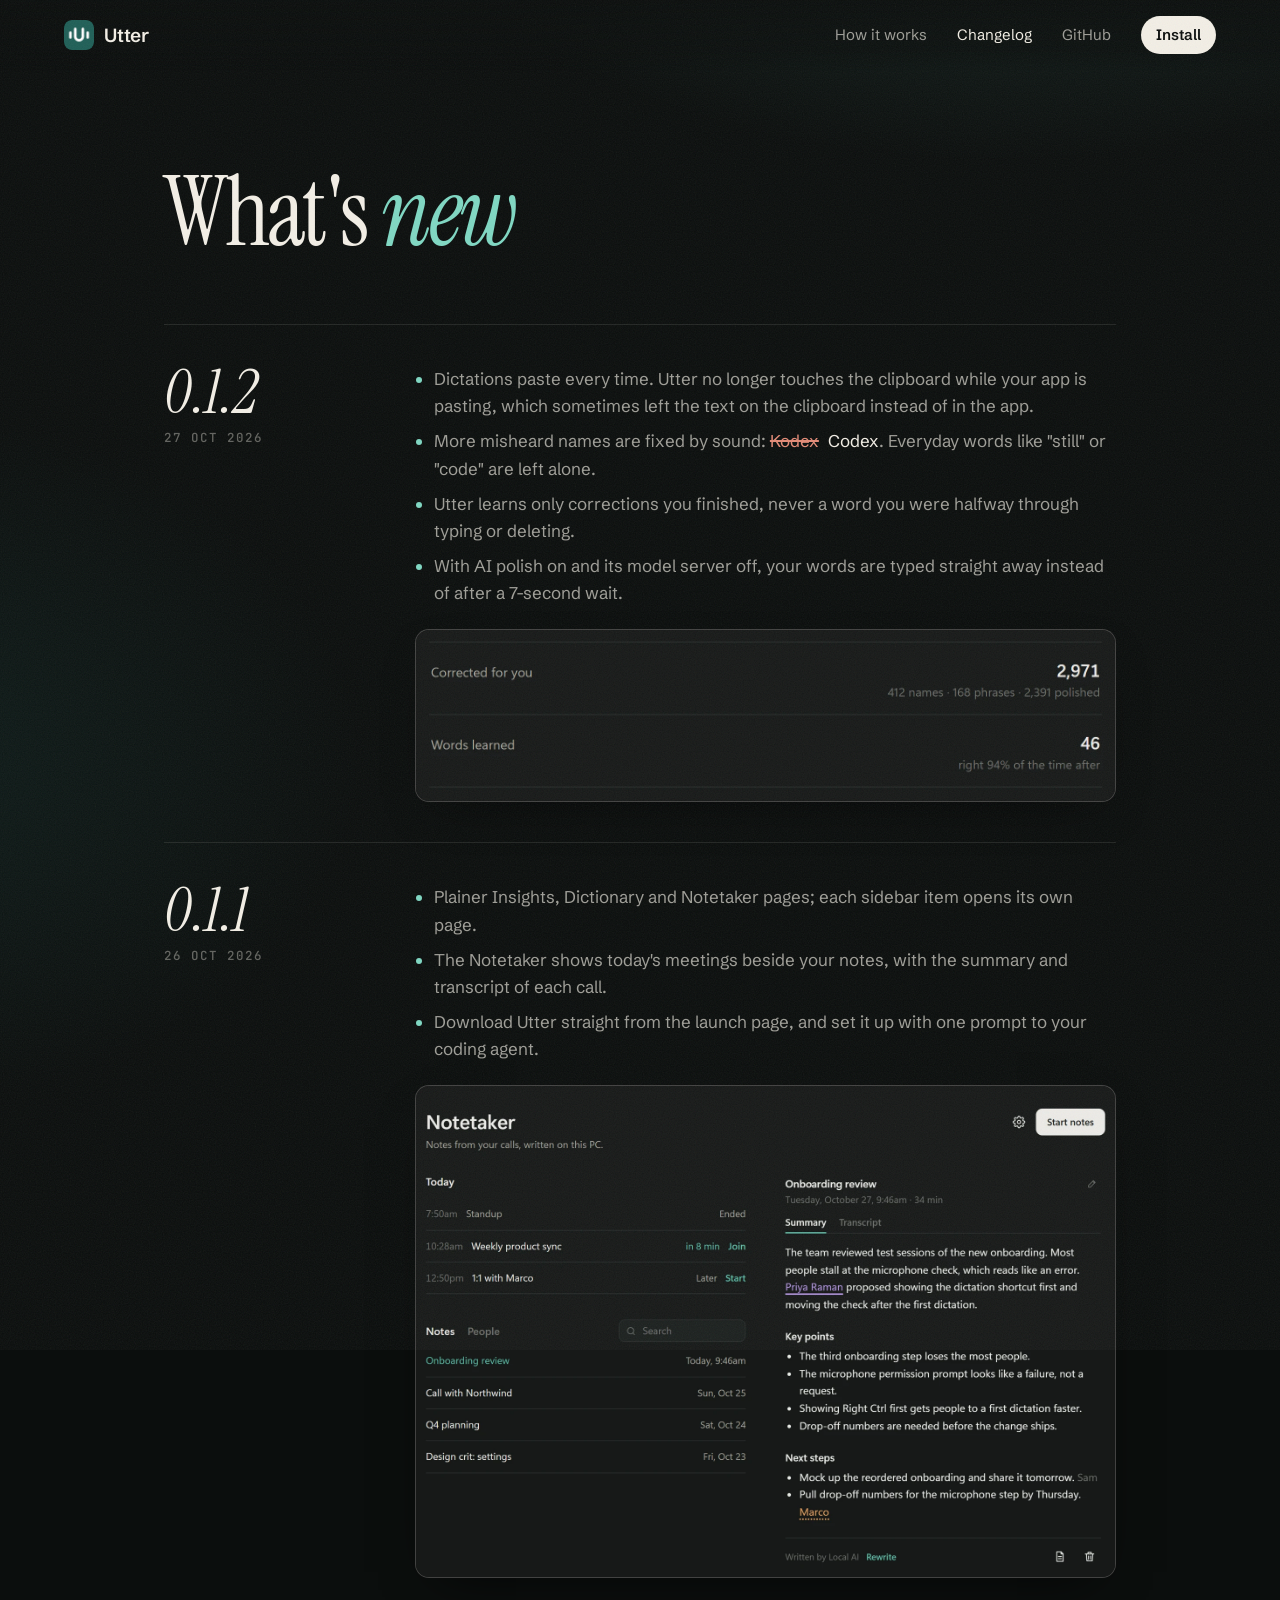
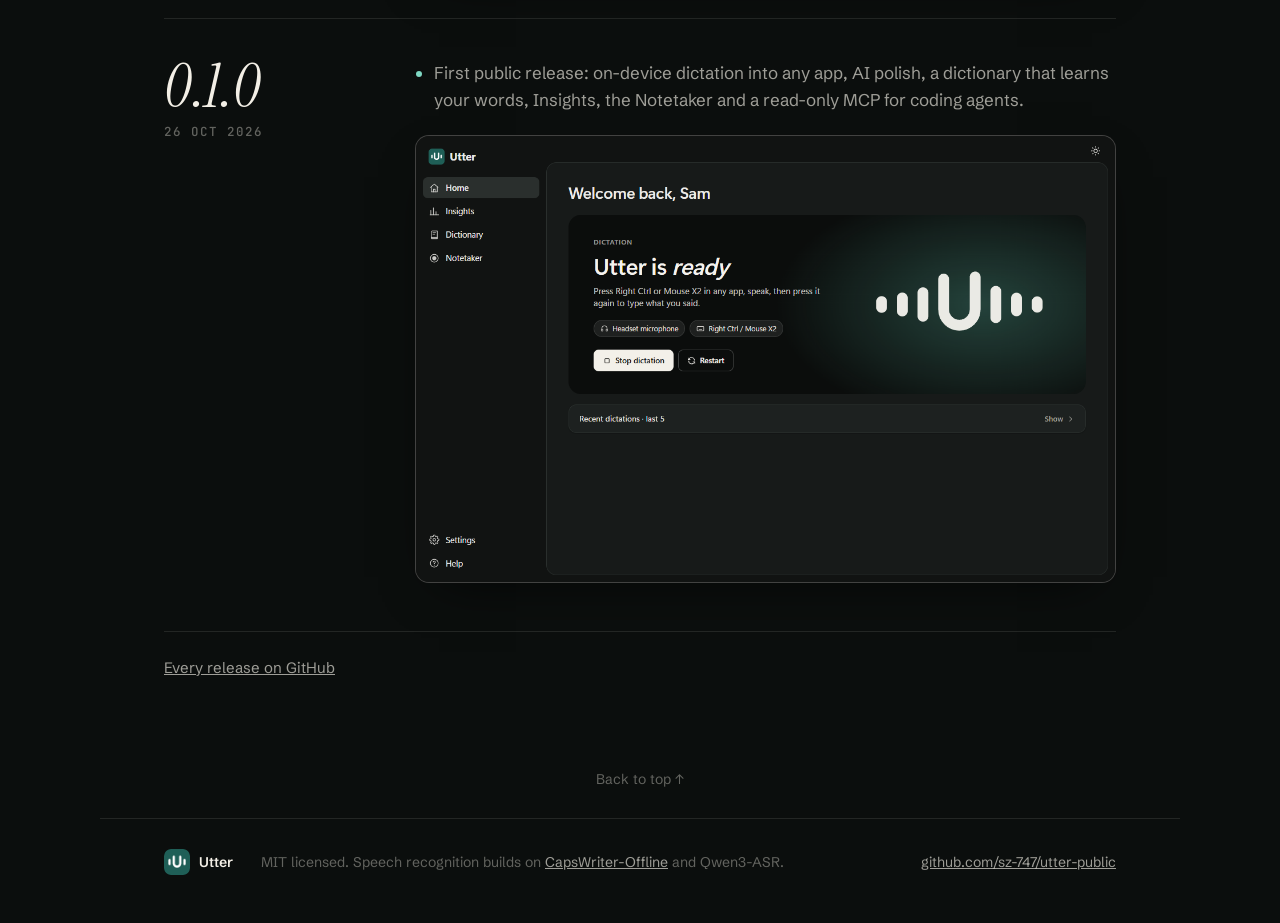
==== site/changelog.html @ 5f28682e "Move the changelog to its own page; the home page ends with Get Utter and a back-to-top link" ====
<!doctype html>
<html lang="en">
<head>
  <meta charset="utf-8">
  <meta name="viewport" content="width=device-width, initial-scale=1">
  <title>What's new in Utter</title>
  <meta name="description" content="Every Utter release: what changed, in a few plain points, with the part of the app it changed.">
  <meta property="og:title" content="What's new in Utter">
  <meta property="og:description" content="Every Utter release: what changed, with the part of the app it changed.">
  <meta property="og:image" content="https://sz-747.github.io/utter-public/assets/home.png">
  <meta name="theme-color" content="#0b0e0d">
  <link rel="icon" href="assets/utter.png">
  <link rel="preconnect" href="https://fonts.googleapis.com">
  <link rel="preconnect" href="https://fonts.gstatic.com" crossorigin>
  <link href="https://fonts.googleapis.com/css2?family=Instrument+Serif:ital@0;1&family=JetBrains+Mono:wght@400;500&family=Schibsted+Grotesk:wght@400;500;600&display=swap" rel="stylesheet">
  <link rel="stylesheet" href="style.css">
</head>
<body id="top">
  <div class="grain" aria-hidden="true"></div>

  <header class="nav">
    <a class="brand" href="index.html" aria-label="Utter home">
      <img src="assets/utter.png" alt="" width="30" height="30">
      <span>Utter</span>
    </a>
    <nav class="nav-links">
      <a href="index.html#how">How it works</a>
      <a href="changelog.html" aria-current="page">Changelog</a>
      <a href="https://github.com/sz-747/utter-public">GitHub</a>
      <a class="nav-cta" href="index.html#install">Install</a>
    </nav>
  </header>

  <main>
    <!-- Newest first: a few plain points per release and the part of the app that changed -->
    <section class="changelog">
      <h1 class="section-title">What's <em>new</em></h1>

      <article class="release">
        <header class="release-head">
          <h2><a href="https://github.com/sz-747/utter-public/releases/tag/v0.1.2">0.1.2</a></h2>
          <time datetime="2026-10-27">27 Oct 2026</time>
        </header>
        <div class="release-body">
          <ul>
            <li>Dictations paste every time. Utter no longer touches the clipboard while your app is pasting, which sometimes left the text on the clipboard instead of in the app.</li>
            <li>More misheard names are fixed by sound: <span class="inline-demo"><s>Kodex</s> Codex</span>. Everyday words like "still" or "code" are left alone.</li>
            <li>Utter learns only corrections you finished, never a word you were halfway through typing or deleting.</li>
            <li>With AI polish on and its model server off, your words are typed straight away instead of after a 7-second wait.</li>
          </ul>
          <figure class="release-shot">
            <img src="assets/changelog/0.1.2.webp" width="1496" height="368" alt="Utter's Insights: 2,971 words corrected for you (names, phrases and polished) and 46 words learned, right 94% of the time after">
          </figure>
        </div>
      </article>

      <article class="release">
        <header class="release-head">
          <h2><a href="https://github.com/sz-747/utter-public/releases/tag/v0.1.1">0.1.1</a></h2>
          <time datetime="2026-10-26">26 Oct 2026</time>
        </header>
        <div class="release-body">
          <ul>
            <li>Plainer Insights, Dictionary and Notetaker pages; each sidebar item opens its own page.</li>
            <li>The Notetaker shows today's meetings beside your notes, with the summary and transcript of each call.</li>
            <li>Download Utter straight from the launch page, and set it up with one prompt to your coding agent.</li>
          </ul>
          <figure class="release-shot">
            <img src="assets/changelog/0.1.1.webp" width="1600" height="1124" loading="lazy" alt="Utter's Notetaker page: today's meetings and saved notes on the left, the summary of an onboarding review on the right">
          </figure>
        </div>
      </article>

      <article class="release">
        <header class="release-head">
          <h2><a href="https://github.com/sz-747/utter-public/releases/tag/v0.1.0">0.1.0</a></h2>
          <time datetime="2026-10-26">26 Oct 2026</time>
        </header>
        <div class="release-body">
          <ul>
            <li>First public release: on-device dictation into any app, AI polish, a dictionary that learns your words, Insights, the Notetaker and a read-only MCP for coding agents.</li>
          </ul>
          <figure class="release-shot">
            <img src="assets/home.png" width="1224" height="781" loading="lazy" alt="Utter's Home page: the dictation banner and recent dictations">
          </figure>
        </div>
      </article>

      <p class="changelog-more"><a href="https://github.com/sz-747/utter-public/releases">Every release on GitHub</a></p>
    </section>

    <p class="to-top"><a href="#top">Back to top <span aria-hidden="true">↑</span></a></p>
  </main>

  <footer class="footer">
    <div class="footer-brand">
      <img src="assets/utter.png" alt="" width="26" height="26">
      <span>Utter</span>
    </div>
    <p>MIT licensed. Speech recognition builds on <a href="https://github.com/HaujetZhao/CapsWriter-Offline">CapsWriter-Offline</a> and Qwen3-ASR.</p>
    <a href="https://github.com/sz-747/utter-public">github.com/sz-747/utter-public</a>
  </footer>
</body>
</html>
---- site/style.css ----
/* Utter launch page — dark editorial: near-black green, warm cream type, one teal accent. */
:root {
  --ink: #0b0e0d;
  --ink-2: #111614;
  --ink-3: #18201d;
  --line: rgba(243, 239, 230, .1);
  --line-2: rgba(243, 239, 230, .18);
  --cream: #f3efe6;
  --cream-dim: rgba(243, 239, 230, .64);
  --cream-faint: rgba(243, 239, 230, .38);
  --teal: #7fd8c3;
  --teal-deep: #1f5f57;
  --teal-glow: rgba(95, 191, 169, .22);
  --strike: #e48b77;
  --serif: "Instrument Serif", Georgia, serif;
  --sans: "Schibsted Grotesk", "Segoe UI", sans-serif;
  --mono: "JetBrains Mono", Consolas, monospace;
  --gutter: clamp(16px, 5vw, 64px);
  color-scheme: dark;
}

* { box-sizing: border-box; }
html { scroll-behavior: smooth; }
body {
  margin: 0;
  background:
    radial-gradient(900px 520px at 78% -8%, rgba(95, 191, 169, .16), transparent 70%),
    radial-gradient(700px 500px at -10% 30%, rgba(31, 95, 87, .18), transparent 70%),
    var(--ink);
  color: var(--cream);
  font: 17px/1.6 var(--sans);
  -webkit-font-smoothing: antialiased;
  overflow-x: hidden;
}
a { color: inherit; }
img { max-width: 100%; display: block; }
em { font-family: var(--serif); font-style: italic; font-weight: 400; }

/* film grain over everything, very faint */
.grain {
  position: fixed; inset: -50%; z-index: 50; pointer-events: none; opacity: .07;
  background-image: url("data:image/svg+xml,%3Csvg xmlns='http://www.w3.org/2000/svg' width='160' height='160'%3E%3Cfilter id='n'%3E%3CfeTurbulence type='fractalNoise' baseFrequency='.85' numOctaves='3' stitchTiles='stitch'/%3E%3C/filter%3E%3Crect width='100%25' height='100%25' filter='url(%23n)'/%3E%3C/svg%3E");
  animation: grain 1.2s steps(6) infinite;
}
@keyframes grain {
  0% { transform: translate(0, 0); } 20% { transform: translate(-3%, 2%); } 40% { transform: translate(2%, -3%); }
  60% { transform: translate(-2%, -1%); } 80% { transform: translate(3%, 3%); } 100% { transform: translate(0, 0); }
}

/* ---------- nav ---------- */
.nav {
  position: sticky; top: 0; z-index: 40;
  display: flex; align-items: center; justify-content: space-between; gap: 16px;
  padding: 16px var(--gutter);
  background: linear-gradient(to bottom, rgba(11, 14, 13, .92), rgba(11, 14, 13, .6) 70%, transparent);
  backdrop-filter: blur(10px);
}
.brand { display: flex; align-items: center; gap: 10px; text-decoration: none; font-weight: 600; font-size: 19px; letter-spacing: -.01em; }
.brand img { border-radius: 8px; }
.nav-links { display: flex; align-items: center; gap: clamp(14px, 3vw, 30px); font-size: 15px; }
.nav-links a { text-decoration: none; color: var(--cream-dim); transition: color .2s; }
.nav-links a:hover { color: var(--cream); }
.nav-links .nav-cta { color: var(--ink); background: var(--cream); padding: 7px 15px; border-radius: 999px; font-weight: 600; }
.nav-links .nav-cta:hover { color: var(--ink); background: #fff; }

/* ---------- hero ---------- */
.hero { padding: clamp(40px, 8vw, 96px) var(--gutter) 40px; max-width: 1240px; margin: 0 auto; text-align: center; }
.eyebrow {
  display: inline-flex; align-items: center; gap: 10px; margin: 0 0 6px;
  font-size: 13px; letter-spacing: .22em; text-transform: uppercase; color: var(--cream-dim);
}
.eyebrow-dot { width: 7px; height: 7px; border-radius: 50%; background: var(--teal); box-shadow: 0 0 0 4px var(--teal-glow); animation: pulse 2.4s ease-in-out infinite; }
@keyframes pulse { 50% { box-shadow: 0 0 0 9px transparent; } }
.hero-title {
  margin: 0; font: 400 clamp(112px, 22vw, 290px)/.86 var(--serif); letter-spacing: -.035em;
  background: linear-gradient(180deg, #fbf8f1 30%, #b9cfc6 100%);
  -webkit-background-clip: text; background-clip: text; color: transparent;
}
.hero-lede { max-width: 620px; margin: 22px auto 0; text-wrap: balance; font-size: clamp(18px, 2.1vw, 22px); line-height: 1.5; color: var(--cream-dim); }
.hero-lede em { color: var(--cream); font-size: 1.12em; }
.hero-actions { display: flex; flex-wrap: wrap; justify-content: center; gap: 12px; margin-top: 34px; }

.btn {
  display: inline-flex; align-items: center; gap: 10px; padding: 14px 22px; border-radius: 999px;
  font: 600 15.5px/1 var(--sans); text-decoration: none; cursor: pointer; border: 1px solid transparent;
  transition: transform .2s, background .2s, border-color .2s, color .2s;
}
.btn svg { width: 18px; height: 18px; fill: none; stroke: currentColor; stroke-width: 1.9; stroke-linecap: round; stroke-linejoin: round; }
.btn:hover { transform: translateY(-1px); }
.btn:active { transform: translateY(0); }
.btn-primary { background: var(--cream); color: var(--ink); }
.btn-primary:hover { background: #fff; }
.btn-ghost { background: rgba(243, 239, 230, .04); color: var(--cream); border-color: var(--line-2); }
.btn-ghost:hover { border-color: var(--cream-faint); background: rgba(243, 239, 230, .08); }
.btn.copied { border-color: var(--teal); color: var(--teal); }
.btn-primary.copied { background: var(--teal); color: var(--ink); border-color: transparent; }

/* ---------- live demo ---------- */
.stage {
  position: relative; margin: clamp(48px, 7vw, 80px) auto 0; max-width: 1080px; text-align: left;
  border-radius: 26px; background: linear-gradient(160deg, var(--ink-3), var(--ink-2) 60%);
  border: 1px solid var(--line); overflow: hidden;
  box-shadow: 0 40px 120px -40px rgba(0, 0, 0, .9), 0 0 0 1px rgba(0, 0, 0, .4), inset 0 1px 0 rgba(255, 255, 255, .04);
}
.stage::before {
  content: ""; position: absolute; inset: 0; pointer-events: none; transition: opacity .6s;
  background: radial-gradient(520px 320px at 24% 62%, var(--teal-glow), transparent 70%);
  opacity: .55;
}
.stage.listening::before { opacity: 1; }
.stage-chrome { position: relative; display: flex; align-items: center; gap: 8px; padding: 14px 20px; border-bottom: 1px solid var(--line); }
.stage-chrome > span { width: 11px; height: 11px; border-radius: 50%; background: rgba(243, 239, 230, .12); }
.stage-title { margin: 0 0 0 10px; font-size: 13.5px; color: var(--cream-faint); }
.stage-state { margin: 0 0 0 auto; display: flex; align-items: center; gap: 8px; font-size: 13px; color: var(--cream-dim); }
.stage-state i { width: 8px; height: 8px; border-radius: 50%; background: var(--teal); }
.stage.listening .stage-state i { background: #e5584c; box-shadow: 0 0 0 4px rgba(229, 88, 76, .2); animation: blink 1s ease-in-out infinite; }
@keyframes blink { 50% { opacity: .35; } }
.stage-body { position: relative; display: grid; grid-template-columns: minmax(0, .9fr) minmax(0, 1.1fr); min-height: 340px; }
.stage-wave { position: relative; border-right: 1px solid var(--line); cursor: pointer; touch-action: none; min-height: 260px; }
.stage-wave canvas { position: absolute; inset: 0; width: 100%; height: 100%; }
.stage-doc { padding: clamp(24px, 4vw, 44px); display: flex; flex-direction: column; justify-content: center; gap: 22px; }
.doc-text { margin: 0; min-height: 3.2em; font: 400 clamp(24px, 3vw, 34px)/1.3 var(--serif); letter-spacing: -.005em; color: var(--cream); }
.doc-text .w { display: inline-block; white-space: pre; transition: color .3s, opacity .45s, max-width .55s cubic-bezier(.6, 0, .2, 1), filter .45s; max-width: 12em; vertical-align: bottom; }
.doc-text .w.heard { color: var(--cream-faint); animation: rise .35s ease-out both; }
.doc-text .w.strike { color: var(--strike); text-decoration: line-through; text-decoration-thickness: 2px; }
.doc-text .w.gone { opacity: 0; max-width: 0; filter: blur(3px); }
.doc-text .w.fixed { color: var(--teal); }
.doc-text .caret { display: inline-block; width: 2px; height: .95em; margin-left: 2px; background: var(--teal); vertical-align: -.1em; animation: blink 1s steps(2) infinite; }
@keyframes rise { from { opacity: 0; transform: translateY(6px); } }
.doc-fixes { list-style: none; margin: 0; padding: 0; display: flex; flex-wrap: wrap; gap: 8px; min-height: 34px; }
.doc-fixes li {
  font: 500 12.5px/1 var(--mono); padding: 9px 12px; border-radius: 999px; color: var(--cream-dim);
  background: rgba(243, 239, 230, .05); border: 1px solid var(--line); animation: rise .4s ease-out both;
}
.doc-fixes li b { color: var(--teal); font-weight: 500; }
.stage-hint { position: relative; margin: 0; padding: 14px 20px; border-top: 1px solid var(--line); font-size: 13.5px; color: var(--cream-faint); text-align: center; }
kbd {
  font: 500 12px var(--mono); padding: 3px 8px; border-radius: 6px; color: var(--cream);
  border: 1px solid var(--line-2); border-bottom-width: 2px; background: rgba(243, 239, 230, .05);
}
.hint-touch { display: none; }
@media (hover: none) { .hint-touch { display: inline; } .hint-desktop { display: none; } }

/* ---------- promise strip ---------- */
.promise {
  max-width: 1080px; margin: clamp(56px, 8vw, 96px) auto 0; padding: 0 var(--gutter);
  display: grid; grid-template-columns: repeat(3, 1fr); gap: clamp(20px, 4vw, 48px);
}
.promise div { border-top: 1px solid var(--line-2); padding-top: 18px; }
.promise strong { display: block; font: 400 30px/1.1 var(--serif); margin-bottom: 8px; }
.promise span { color: var(--cream-dim); font-size: 15.5px; }

/* ---------- how it works ---------- */
.how { max-width: 1080px; margin: clamp(100px, 13vw, 170px) auto 0; padding: 0 var(--gutter); }
.section-title { text-wrap: balance; margin: 0 0 clamp(36px, 6vw, 64px); font: 400 clamp(48px, 7.5vw, 96px)/.98 var(--serif); letter-spacing: -.025em; }
.section-title em { color: var(--teal); }
.feature {
  display: grid; grid-template-columns: minmax(80px, 200px) minmax(0, 1fr); gap: clamp(16px, 4vw, 56px);
  padding: clamp(26px, 4vw, 40px) 0; border-top: 1px solid var(--line);
}
.feature:nth-child(odd) { padding-left: clamp(0px, 8vw, 120px); }
.feature-num { font: italic 400 clamp(56px, 8vw, 104px)/.8 var(--serif); color: transparent; -webkit-text-stroke: 1px var(--cream-faint); }
.feature h3 { margin: 4px 0 10px; font: 600 clamp(22px, 2.6vw, 28px)/1.2 var(--sans); letter-spacing: -.015em; }
.feature p { margin: 0; color: var(--cream-dim); }
/* the part of the Utter window each feature describes, under its text */
.feature-shot { margin: 22px 0 0; }
.feature-shot img {
  width: 100%; height: auto; border-radius: 14px; border: 1px solid var(--line-2);
  background: #1b1c1c; box-shadow: 0 18px 50px -24px rgba(0, 0, 0, .8);
}
.inline-demo { color: var(--cream); white-space: nowrap; }
.inline-demo s { color: var(--strike); text-decoration-thickness: 2px; margin-right: .3em; }

/* ---------- screenshot ---------- */
.showcase { max-width: 1180px; margin: clamp(90px, 12vw, 150px) auto 0; padding: 0 var(--gutter); perspective: 1600px; }
.frame {
  margin: 0; border-radius: 18px; overflow: hidden; border: 1px solid var(--line-2);
  box-shadow: 0 60px 140px -50px rgba(95, 191, 169, .35), 0 30px 80px -30px rgba(0, 0, 0, .9);
  transform: rotateX(16deg) scale(.92); transform-origin: 50% 100%; opacity: .7;
  transition: transform 1.2s cubic-bezier(.2, .7, .1, 1), opacity 1.2s;
}
.frame.in { transform: rotateX(0) scale(1); opacity: 1; }
.frame video { display: block; width: 100%; height: auto; background: var(--ink-2); }
.showcase .section-title { text-align: center; }
.showcase figcaption { margin: 20px auto 0; max-width: 620px; min-height: 3em; text-align: center; font-size: 16px; color: var(--cream-dim); text-wrap: balance; }
.tour-tabs { display: flex; flex-wrap: wrap; justify-content: center; gap: 8px; margin: 0 0 28px; }
.tour-tab {
  position: relative; overflow: hidden; padding: 9px 18px; border-radius: 999px; cursor: pointer;
  font: 500 14.5px var(--sans); color: var(--cream-dim); background: transparent; border: 1px solid var(--line-2);
  transition: color .2s, border-color .2s, background .2s;
}
.tour-tab:hover { color: var(--cream); border-color: var(--cream-faint); }
.tour-tab.active { color: var(--ink); background: var(--cream); border-color: var(--cream); }
/* progress of the playing clip, drawn under the active tab's label */
.tour-tab.active::after { content: ""; position: absolute; left: 0; bottom: 0; height: 2px; width: calc(var(--p, 0) * 100%); background: var(--teal-deep); }

/* ---------- install ---------- */
.install { max-width: 1080px; margin: clamp(100px, 13vw, 170px) auto 0; padding: 0 var(--gutter); }
.install .section-title { margin-bottom: 18px; }
.install-lede { margin: 0 0 44px; color: var(--cream-dim); }
.install-grid { display: grid; grid-template-columns: minmax(0, 1.2fr) minmax(0, .8fr); gap: 20px; }
.card {
  border-radius: 22px; padding: clamp(24px, 3.4vw, 38px); border: 1px solid var(--line);
  background: linear-gradient(170deg, var(--ink-3), var(--ink-2));
  display: flex; flex-direction: column; gap: 12px; align-items: flex-start;
}
.card-agent { background: radial-gradient(500px 300px at 100% 0%, rgba(95, 191, 169, .14), transparent 70%), linear-gradient(170deg, var(--ink-3), var(--ink-2)); }
.card-kicker { margin: 0; font: 500 12px var(--mono); letter-spacing: .14em; text-transform: uppercase; color: var(--teal); }
.card h3 { margin: 0; font: 400 36px/1.05 var(--serif); }
.card p { margin: 0; color: var(--cream-dim); font-size: 15.5px; }
.card .btn { margin-top: 10px; }
.card-note { font-size: 13.5px !important; color: var(--cream-faint) !important; }
.prompt { position: relative; width: 100%; margin-top: 8px; border-radius: 14px; border: 1px solid var(--line-2); background: rgba(0, 0, 0, .35); }
.prompt pre {
  margin: 0; padding: 18px 18px 64px; white-space: pre-wrap; word-break: break-word;
  font: 400 13.5px/1.65 var(--mono); color: var(--cream);
}
.btn-copy { position: absolute; right: 10px; bottom: 10px; padding: 10px 16px; font-size: 14px; background: var(--cream); color: var(--ink); }
.btn-copy:hover { background: #fff; }
.btn-copy.copied { background: var(--teal); color: var(--ink); border-color: transparent; }

/* ---------- changelog (its own page, changelog.html) ---------- */
.changelog { max-width: 1080px; margin: clamp(40px, 8vw, 96px) auto 0; padding: 0 var(--gutter); }
.nav-links a[aria-current="page"] { color: var(--cream); }
.release {
  display: grid; grid-template-columns: minmax(80px, 200px) minmax(0, 1fr); gap: clamp(16px, 4vw, 56px);
  padding: clamp(26px, 4vw, 40px) 0; border-top: 1px solid var(--line);
}
.release-head h2 { margin: 0; font: italic 400 clamp(40px, 5vw, 60px)/.9 var(--serif); }
.release-head h2 a { color: var(--cream); text-decoration: none; }
.release-head h2 a:hover { color: var(--teal); }
.release-head time { display: block; margin-top: 10px; font: 500 12.5px var(--mono); letter-spacing: .08em; text-transform: uppercase; color: var(--cream-faint); }
.release-body ul { margin: 0; padding-left: 1.1em; color: var(--cream-dim); }
.release-body li { margin: 0 0 8px; }
.release-body li::marker { color: var(--teal); }
.release-shot { margin: 22px 0 0; }
.release-shot img {
  width: 100%; height: auto; border-radius: 14px; border: 1px solid var(--line-2);
  background: #1b1c1c; box-shadow: 0 18px 50px -24px rgba(0, 0, 0, .8);
}
.changelog-more { margin: 8px 0 0; padding-top: 24px; border-top: 1px solid var(--line); font-size: 15px; }
.changelog-more a { color: var(--cream-dim); }

/* the last thing before the footer on every page */
.to-top { max-width: 1080px; margin: clamp(56px, 8vw, 88px) auto 0; padding: 0 var(--gutter); text-align: center; font-size: 14px; }
.to-top a { color: var(--cream-faint); text-decoration: none; }
.to-top a:hover { color: var(--cream); }

/* ---------- footer ---------- */
.footer {
  max-width: 1080px; margin: 28px auto 0; padding: 30px var(--gutter) 48px;
  border-top: 1px solid var(--line); display: flex; flex-wrap: wrap; align-items: center; gap: 12px 28px;
  font-size: 14px; color: var(--cream-faint);
}
.footer p { margin: 0; flex: 1; min-width: 240px; }
.footer a { color: var(--cream-dim); }
.footer-brand { display: flex; align-items: center; gap: 9px; color: var(--cream); font-weight: 600; }
.footer-brand img { border-radius: 7px; }

/* ---------- entrance ---------- */
.reveal { opacity: 0; transform: translateY(18px); animation: reveal .9s cubic-bezier(.2, .7, .1, 1) forwards; animation-delay: calc(var(--d) * 110ms + 120ms); }
@keyframes reveal { to { opacity: 1; transform: none; } }

/* ---------- small screens ---------- */
@media (max-width: 820px) {
  .nav-links a:not(.nav-cta) { display: none; }
  .stage-body { grid-template-columns: 1fr; }
  .stage-wave { border-right: 0; border-bottom: 1px solid var(--line); min-height: 200px; }
  .promise, .install-grid { grid-template-columns: 1fr; }
  .feature, .release { grid-template-columns: 1fr; gap: 6px; }
  .release-head { display: flex; align-items: baseline; gap: 14px; }
  .release-head time { margin-top: 0; }
  .feature:nth-child(odd) { padding-left: 0; }
  .stage-title { display: none; }
}

@media (prefers-reduced-motion: reduce) {
  *, *::before, *::after { animation: none !important; transition: none !important; }
  .reveal { opacity: 1; transform: none; }
  .frame { transform: none; opacity: 1; }
}
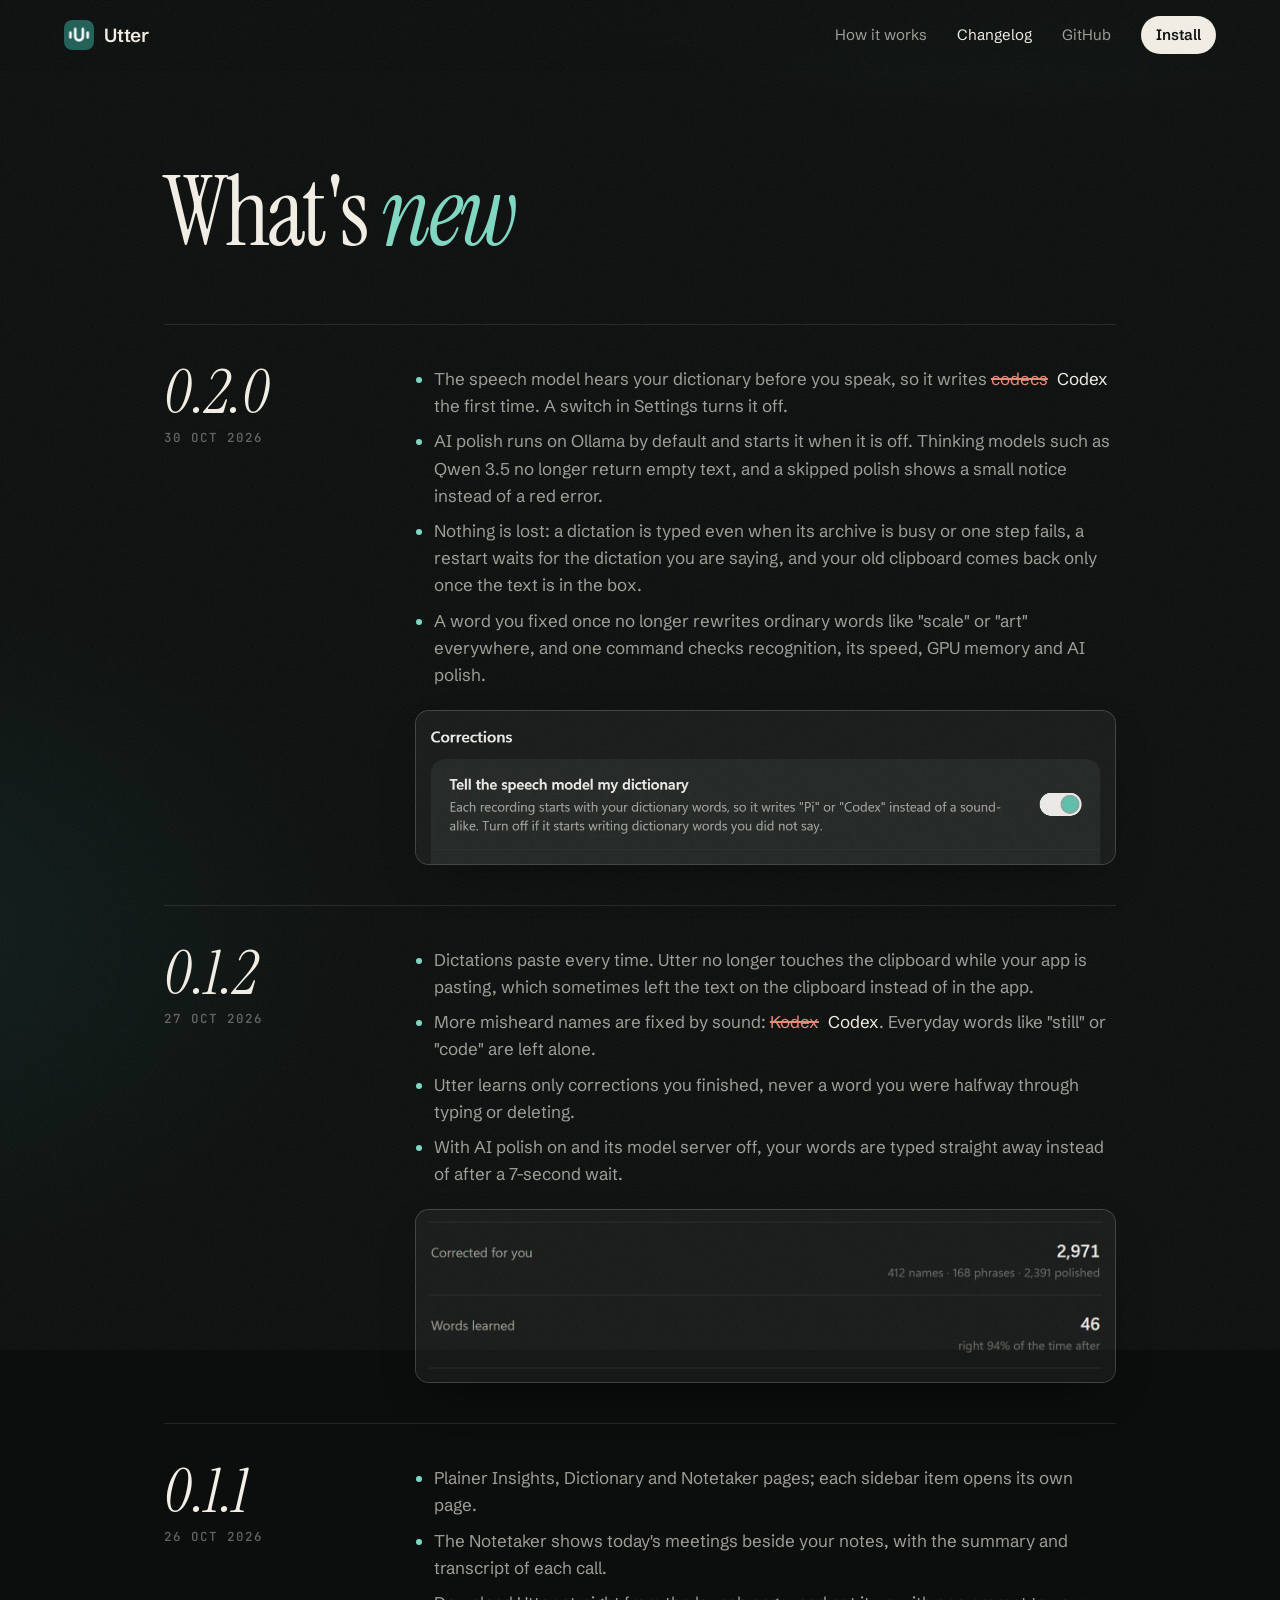
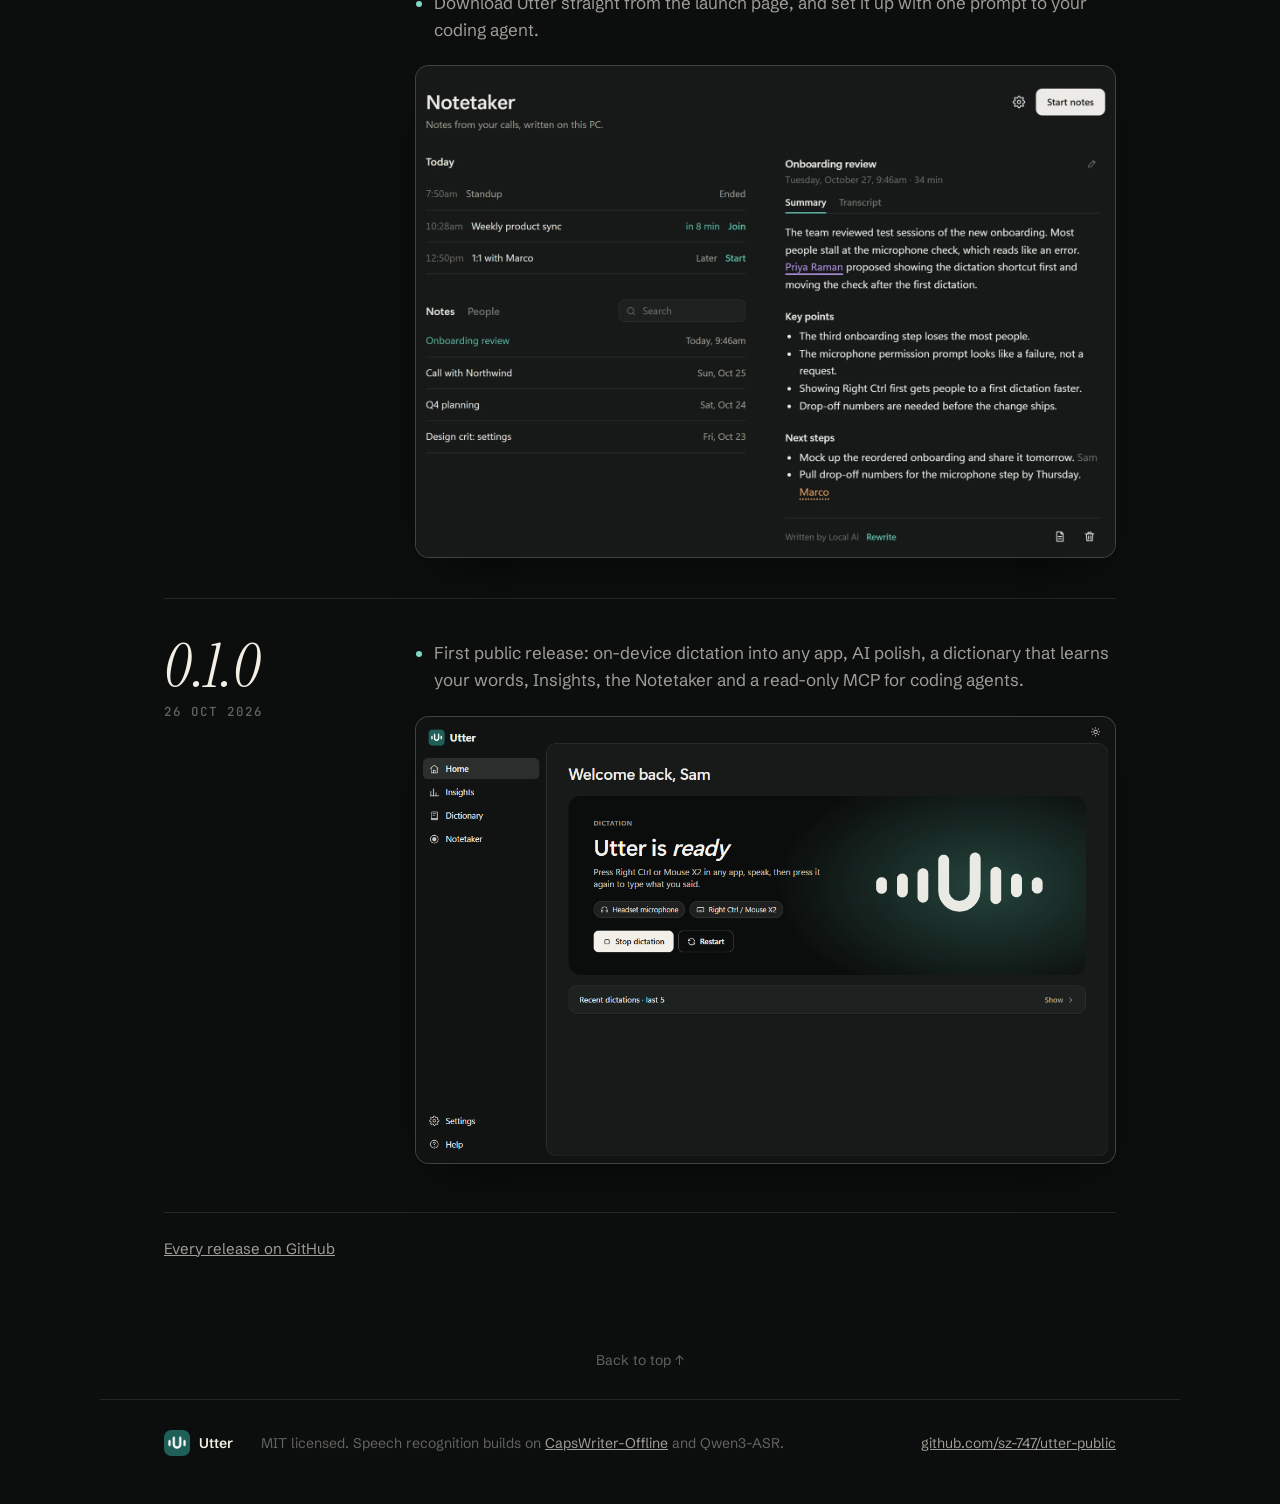
==== commit 373ec629: "Version 0.2.0 Settings: the dictionary switch, the Ollama note and what turning off "keep the result" ====
--- a/site/changelog.html
+++ b/site/changelog.html
@@ -38,6 +38,24 @@
 
       <article class="release">
         <header class="release-head">
+          <h2><a href="https://github.com/sz-747/utter-public/releases/tag/v0.2.0">0.2.0</a></h2>
+          <time datetime="2026-10-30">30 Oct 2026</time>
+        </header>
+        <div class="release-body">
+          <ul>
+            <li>The speech model hears your dictionary before you speak, so it writes <span class="inline-demo"><s>codecs</s> Codex</span> the first time. A switch in Settings turns it off.</li>
+            <li>AI polish runs on Ollama by default and starts it when it is off. Thinking models such as Qwen 3.5 no longer return empty text, and a skipped polish shows a small notice instead of a red error.</li>
+            <li>Nothing is lost: a dictation is typed even when its archive is busy or one step fails, a restart waits for the dictation you are saying, and your old clipboard comes back only once the text is in the box.</li>
+            <li>A word you fixed once no longer rewrites ordinary words like "scale" or "art" everywhere, and one command checks recognition, its speed, GPU memory and AI polish.</li>
+          </ul>
+          <figure class="release-shot">
+            <img src="assets/changelog/0.2.0.webp" width="1336" height="293" alt="Utter's Settings, Corrections: the new switch Tell the speech model my dictionary, on">
+          </figure>
+        </div>
+      </article>
+
+      <article class="release">
+        <header class="release-head">
           <h2><a href="https://github.com/sz-747/utter-public/releases/tag/v0.1.2">0.1.2</a></h2>
           <time datetime="2026-10-27">27 Oct 2026</time>
         </header>
@@ -49,7 +67,7 @@
             <li>With AI polish on and its model server off, your words are typed straight away instead of after a 7-second wait.</li>
           </ul>
           <figure class="release-shot">
-            <img src="assets/changelog/0.1.2.webp" width="1496" height="368" alt="Utter's Insights: 2,971 words corrected for you (names, phrases and polished) and 46 words learned, right 94% of the time after">
+            <img src="assets/changelog/0.1.2.webp" width="1496" height="368" loading="lazy" alt="Utter's Insights: 2,971 words corrected for you (names, phrases and polished) and 46 words learned, right 94% of the time after">
           </figure>
         </div>
       </article>
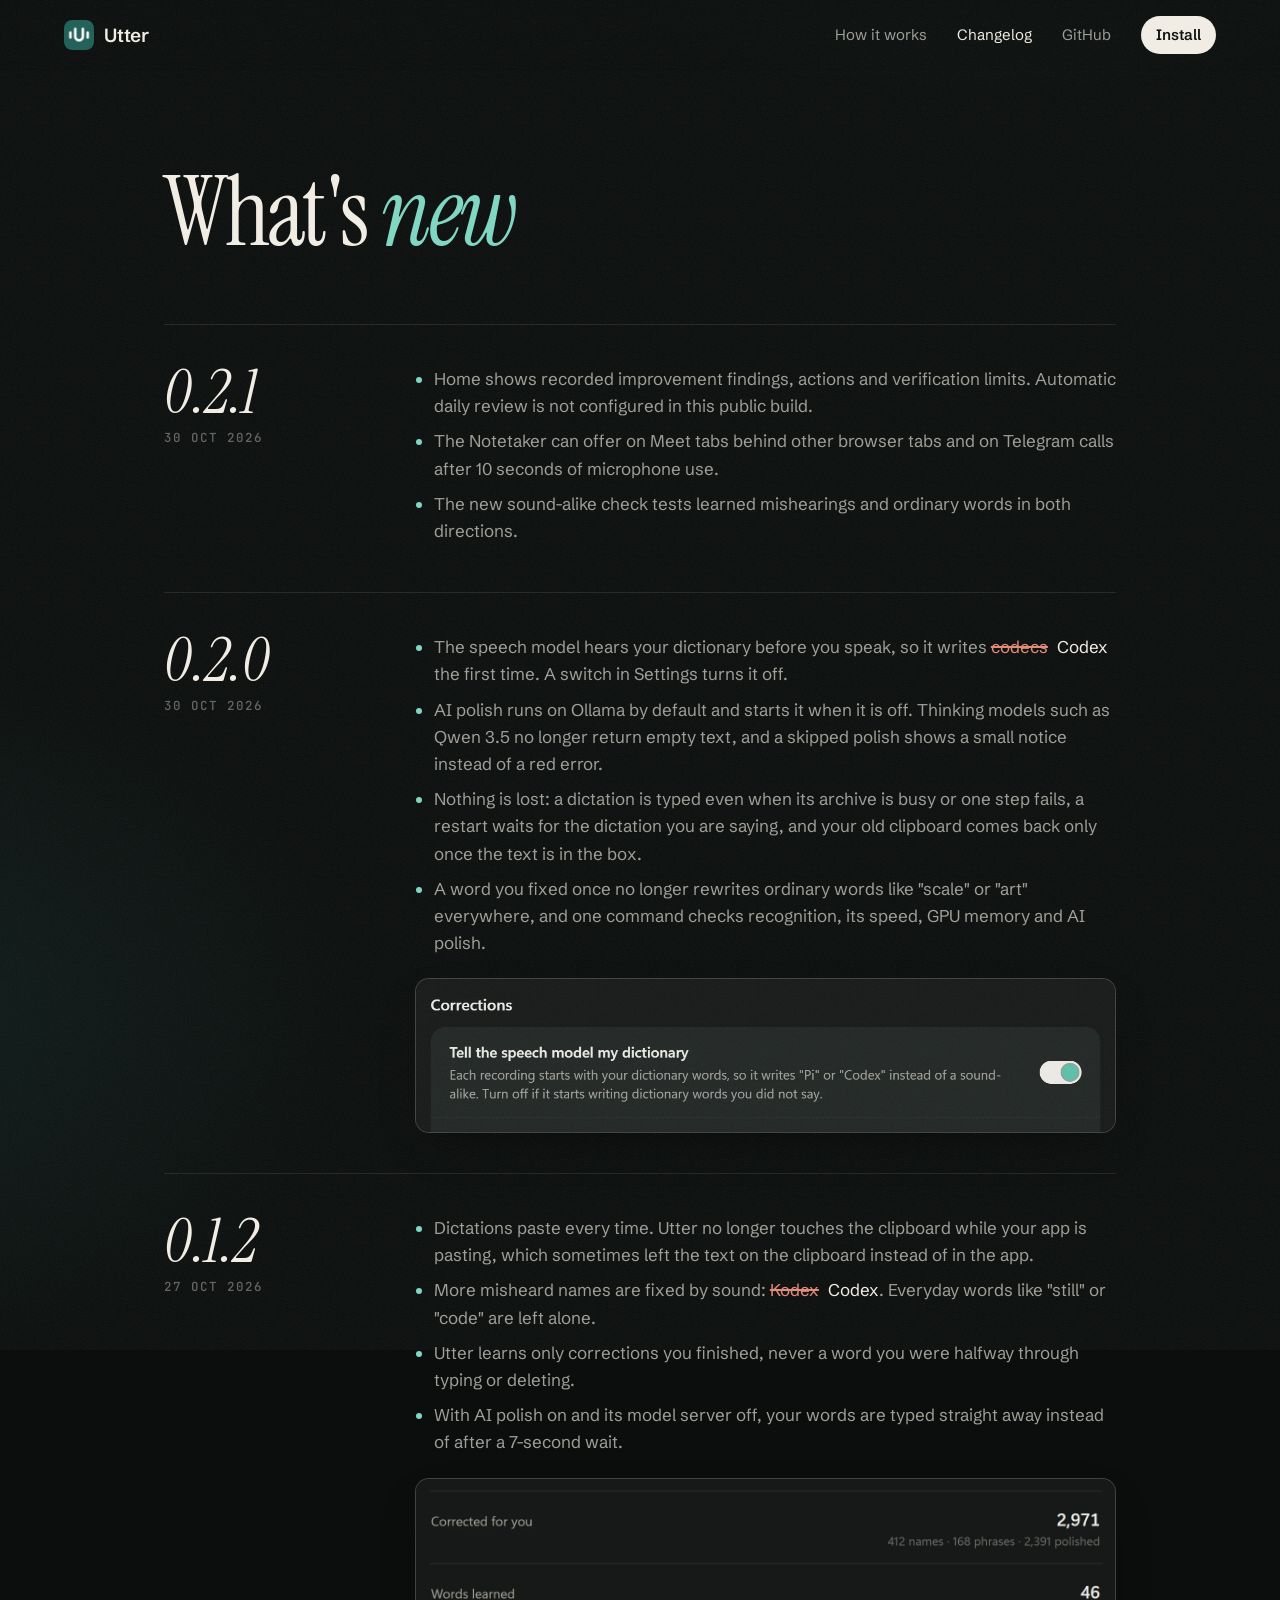
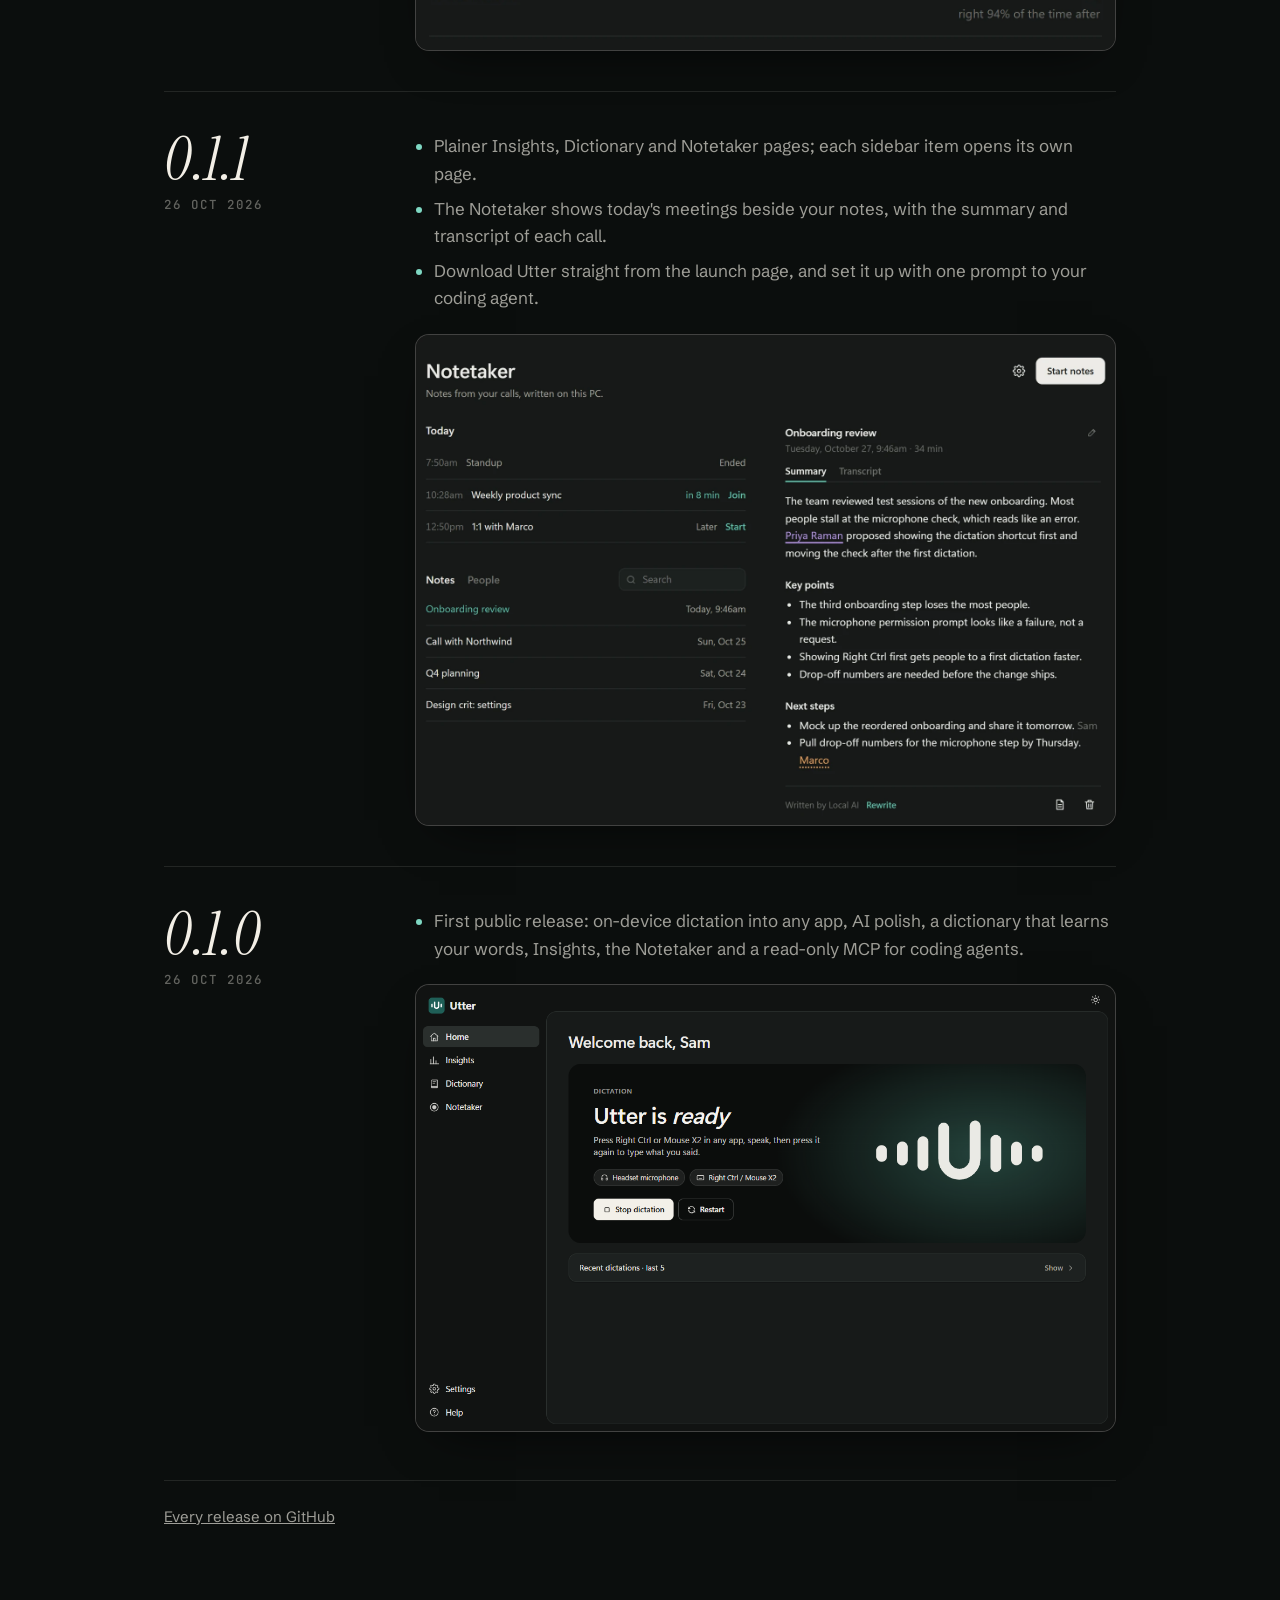
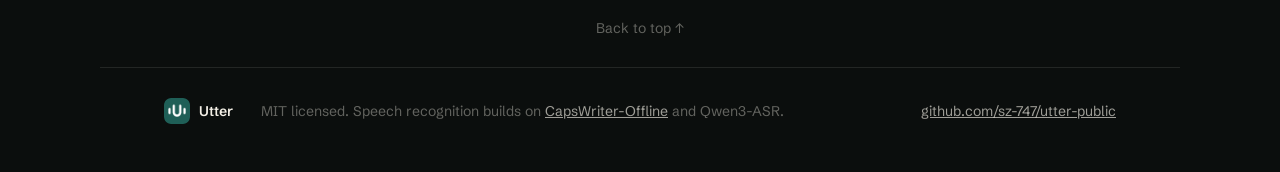
==== commit 8f3bcc6f: "Call offers missed Meet background tabs and Telegram, and review evidence was invisible, so both now" ====
--- a/site/changelog.html
+++ b/site/changelog.html
@@ -35,6 +35,20 @@
     <!-- Newest first: a few plain points per release and the part of the app that changed -->
     <section class="changelog">
       <h1 class="section-title">What's <em>new</em></h1>
+
+      <article class="release">
+        <header class="release-head">
+          <h2>0.2.1</h2>
+          <time datetime="2026-10-30">30 Oct 2026</time>
+        </header>
+        <div class="release-body">
+          <ul>
+            <li>Home shows recorded improvement findings, actions and verification limits. Automatic daily review is not configured in this public build.</li>
+            <li>The Notetaker can offer on Meet tabs behind other browser tabs and on Telegram calls after 10 seconds of microphone use.</li>
+            <li>The new sound-alike check tests learned mishearings and ordinary words in both directions.</li>
+          </ul>
+        </div>
+      </article>
 
       <article class="release">
         <header class="release-head">
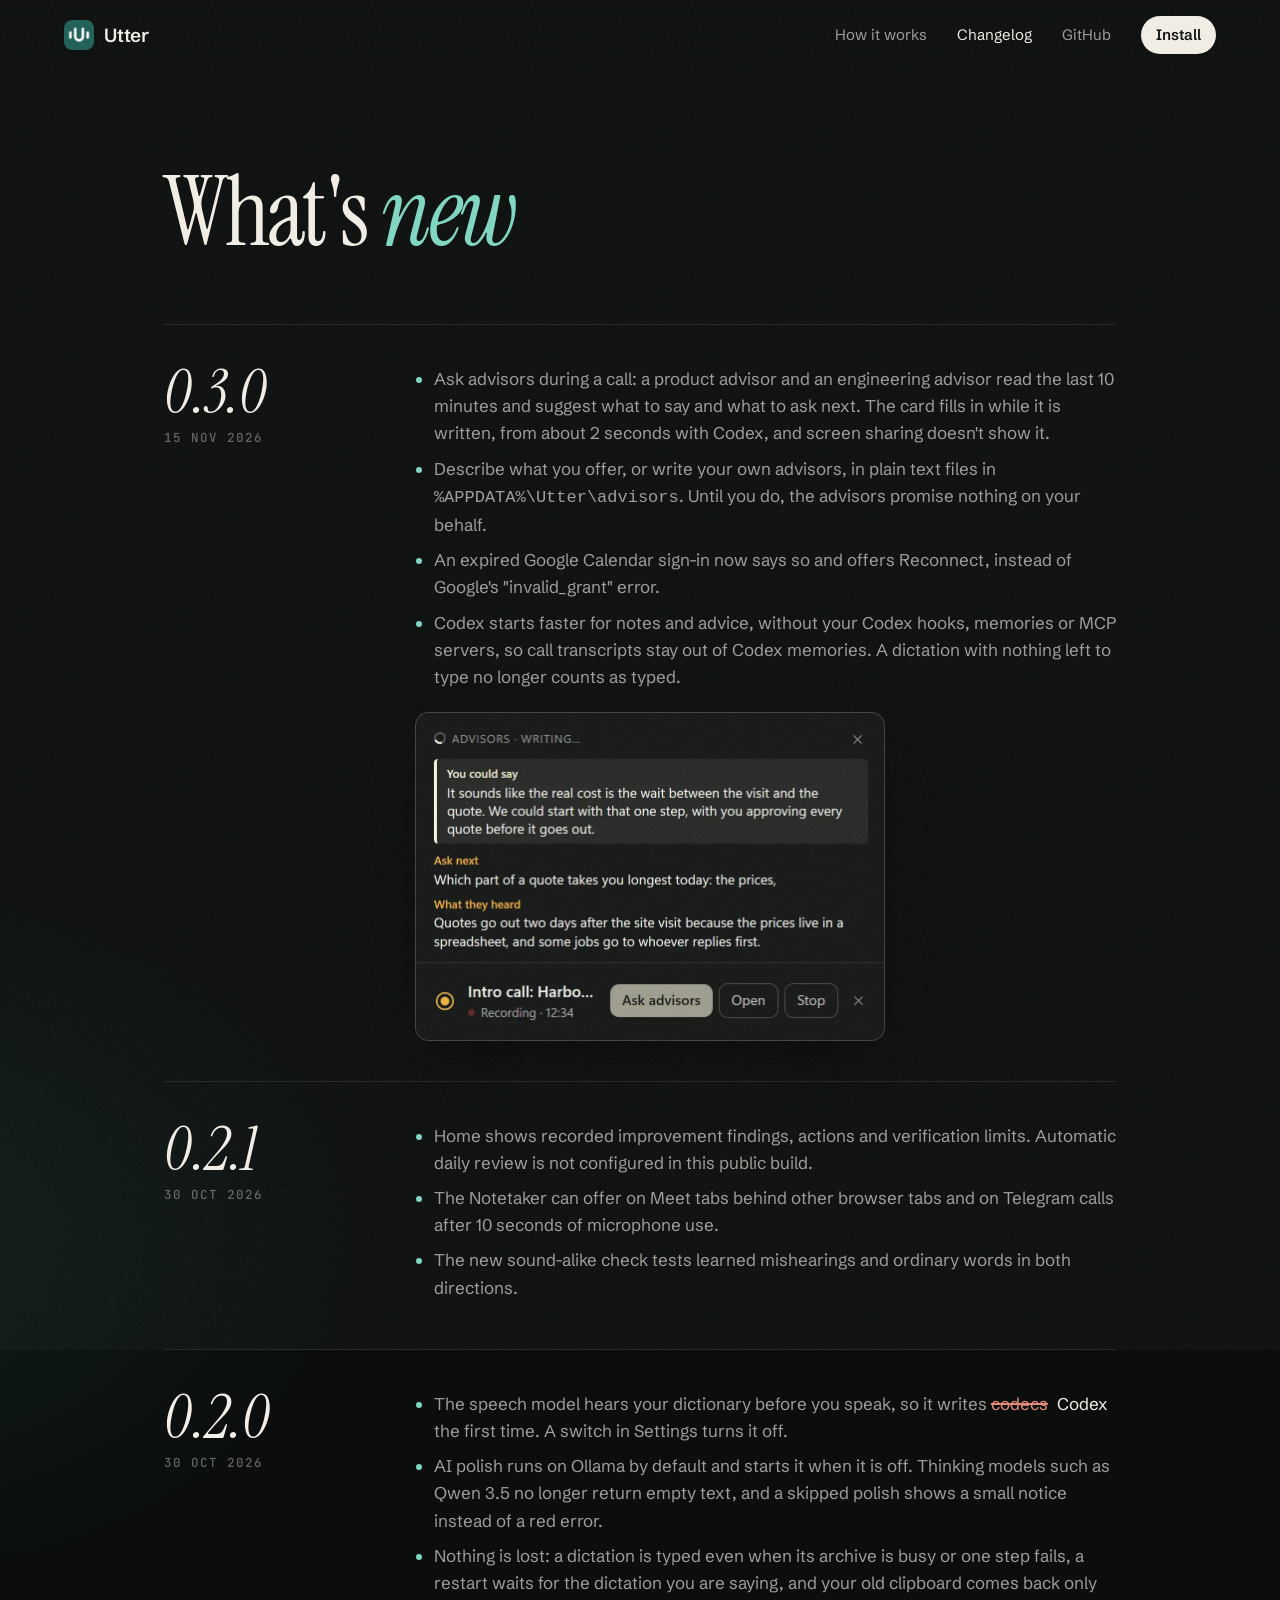
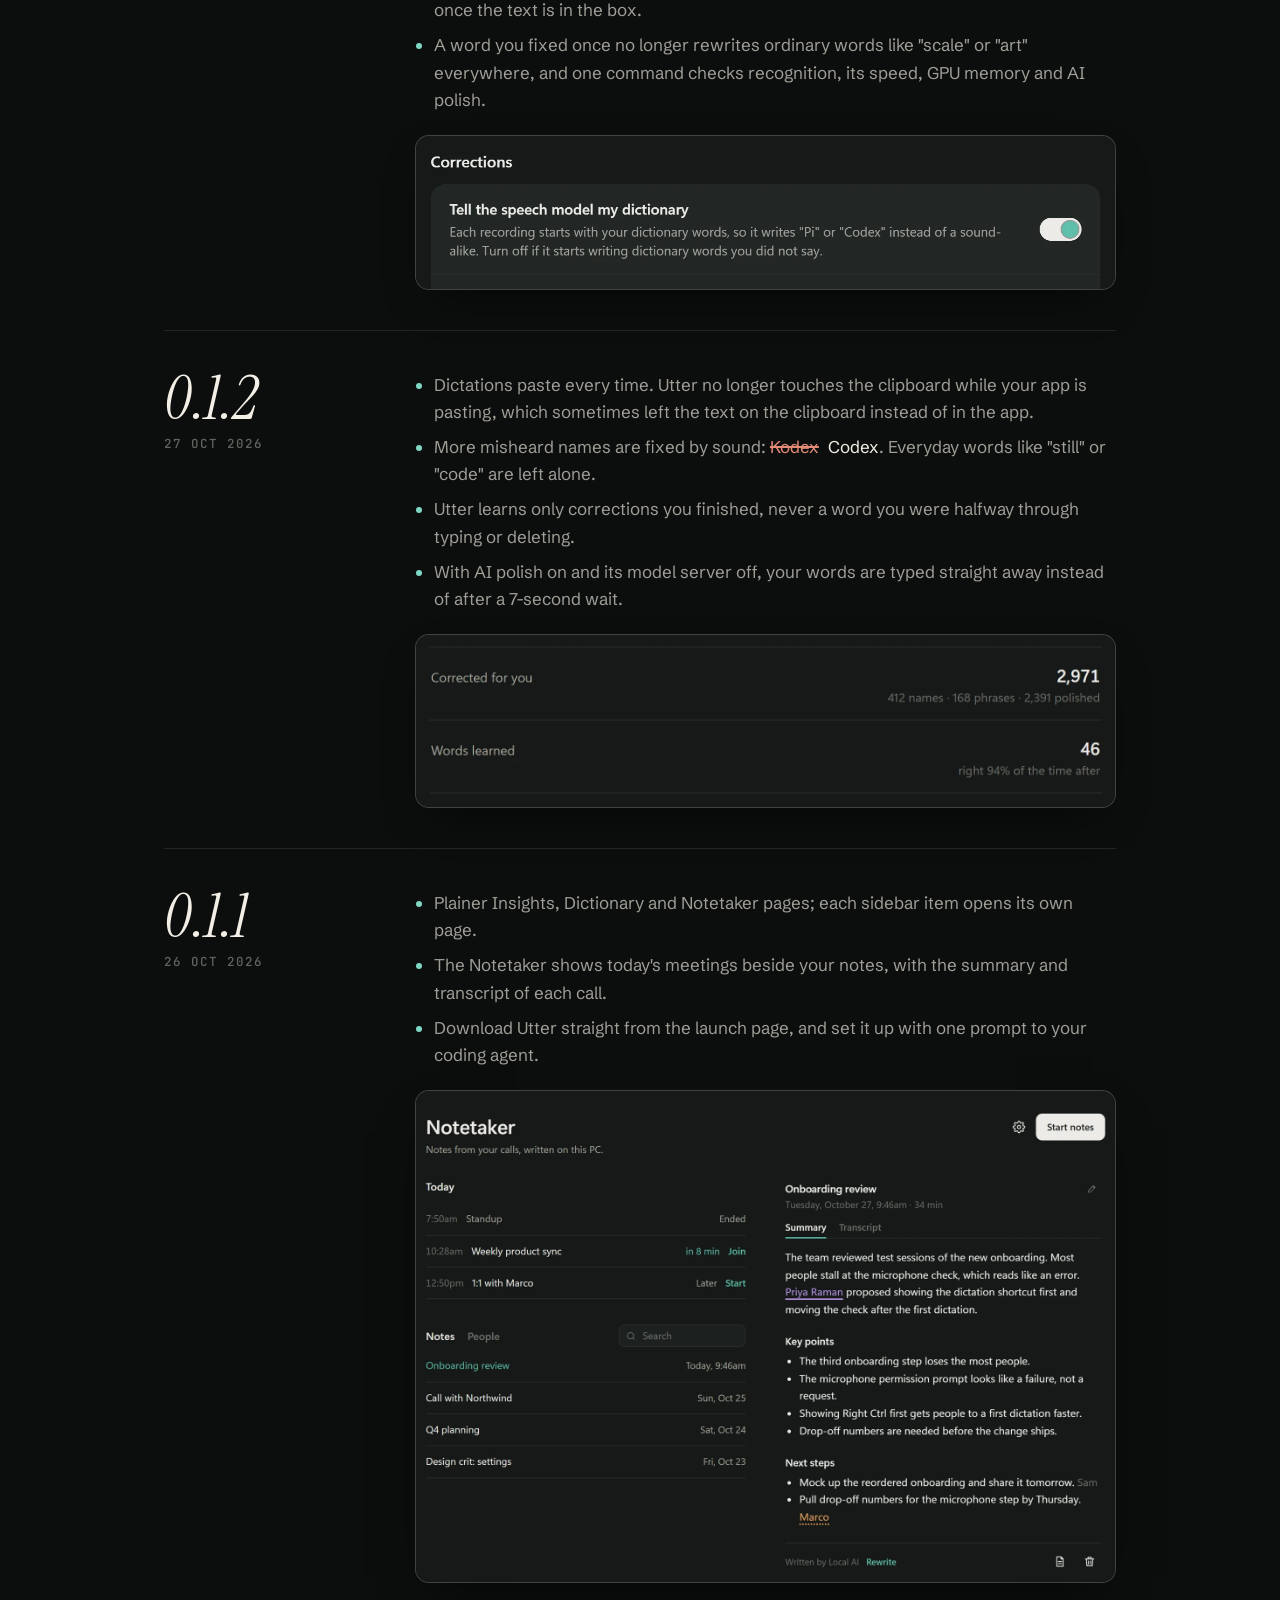
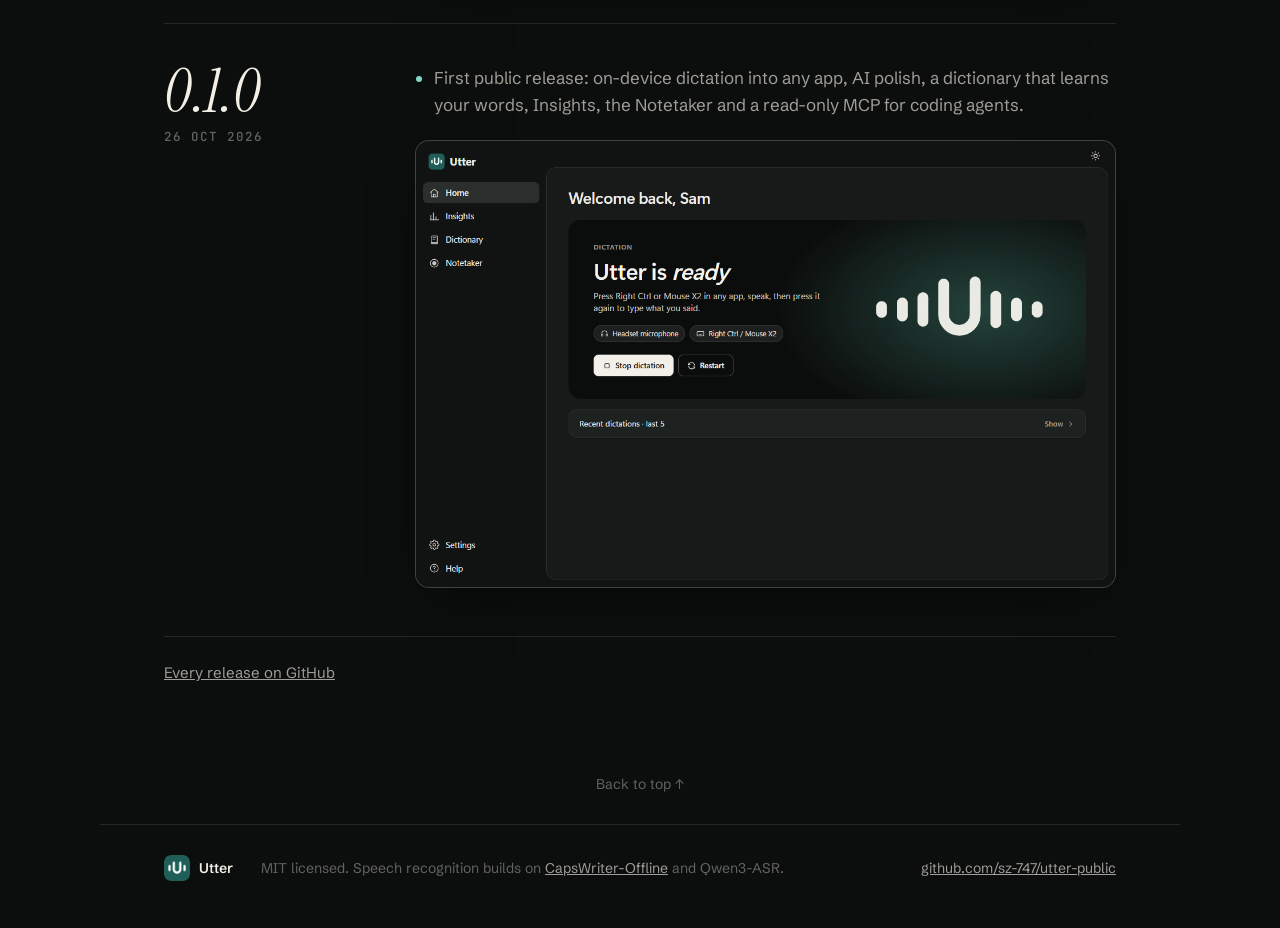
==== commit 055ed43a: "Launch page and changelog: advice during calls, version 0.3.0 - Home: feature 05, Advice during the " ====
--- a/site/changelog.html
+++ b/site/changelog.html
@@ -35,6 +35,24 @@
     <!-- Newest first: a few plain points per release and the part of the app that changed -->
     <section class="changelog">
       <h1 class="section-title">What's <em>new</em></h1>
+
+      <article class="release">
+        <header class="release-head">
+          <h2><a href="https://github.com/sz-747/utter-public/releases/tag/v0.3.0">0.3.0</a></h2>
+          <time datetime="2026-11-15">15 Nov 2026</time>
+        </header>
+        <div class="release-body">
+          <ul>
+            <li>Ask advisors during a call: a product advisor and an engineering advisor read the last 10 minutes and suggest what to say and what to ask next. The card fills in while it is written, from about 2 seconds with Codex, and screen sharing doesn't show it.</li>
+            <li>Describe what you offer, or write your own advisors, in plain text files in <code>%APPDATA%\Utter\advisors</code>. Until you do, the advisors promise nothing on your behalf.</li>
+            <li>An expired Google Calendar sign-in now says so and offers Reconnect, instead of Google's "invalid_grant" error.</li>
+            <li>Codex starts faster for notes and advice, without your Codex hooks, memories or MCP servers, so call transcripts stay out of Codex memories. A dictation with nothing left to type no longer counts as typed.</li>
+          </ul>
+          <figure class="release-shot narrow">
+            <img src="assets/changelog/0.3.0.webp" width="470" height="328" loading="lazy" alt="Utter's call popup while the advisors are writing: You could say is filled in, Ask next is half written, above the Ask advisors button">
+          </figure>
+        </div>
+      </article>
 
       <article class="release">
         <header class="release-head">
--- a/site/style.css
+++ b/site/style.css
@@ -238,6 +238,8 @@
   width: 100%; height: auto; border-radius: 14px; border: 1px solid var(--line-2);
   background: #1b1c1c; box-shadow: 0 18px 50px -24px rgba(0, 0, 0, .8);
 }
+/* A small window (the call popup) is shown at its real size, not stretched to the column. */
+.feature-shot.narrow img, .release-shot.narrow img { width: min(100%, 470px); }
 .changelog-more { margin: 8px 0 0; padding-top: 24px; border-top: 1px solid var(--line); font-size: 15px; }
 .changelog-more a { color: var(--cream-dim); }
 
